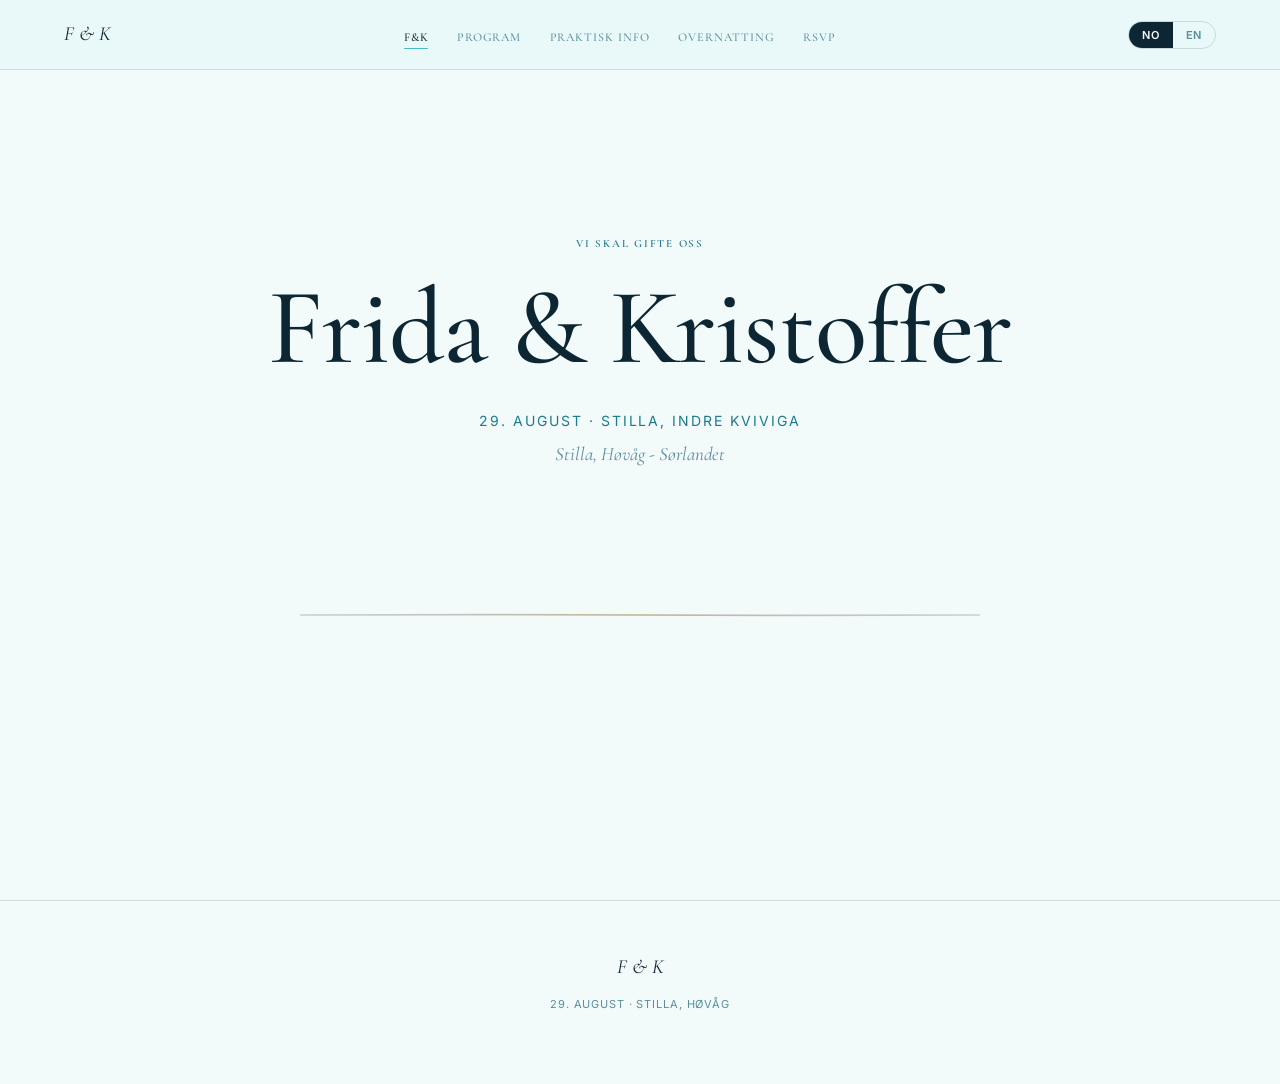
==== index.html @ d60529b9 "Remove admin panel from RSVP page, update Friday label copy" ====
<!DOCTYPE html>
<html lang="no" id="htmlRoot">
<head>
<meta charset="UTF-8">
<meta name="viewport" content="width=device-width, initial-scale=1.0">
<title>Frida &amp; Kristoffer · 29. august</title>
<link rel="preconnect" href="https://fonts.googleapis.com">
<link rel="preconnect" href="https://fonts.gstatic.com" crossorigin>
<link href="https://fonts.googleapis.com/css2?family=Cormorant+Garamond:ital,wght@0,400;0,500;0,600;1,400;1,500;1,600&family=Inter:wght@400;500;600&display=swap" rel="stylesheet">
<!-- "The Seasons" is an Adobe Fonts (Typekit) font and needs your own kit embed code to load — see chat for details. Add it here, e.g.: -->
<!-- <link rel="stylesheet" href="https://use.typekit.net/xxxxxxx.css"> -->
<link rel="stylesheet" href="styles.css">
</head>
<body>

<nav>
  <span class="brandmark">F &amp; K</span>
  <button class="navtoggle" onclick="toggleNav()"><span></span></button>
  <ul class="navlinks">
    <li><a data-page="hero" onclick="goTo('hero')">F&amp;K</a></li>
    <li><a data-page="program" data-i18n="nav.program" onclick="goTo('program')"></a></li>
    <li><a data-page="info" data-i18n="nav.info" onclick="goTo('info')"></a></li>
    <li><a data-page="overnatting" data-i18n="nav.stay" onclick="goTo('overnatting')"></a></li>
    <li><a data-page="rsvp" data-i18n="nav.rsvp" onclick="goTo('rsvp')"></a></li>
  </ul>
  <div class="langswitch">
    <button id="btnNo" onclick="setLang('no')">NO</button>
    <button id="btnEn" onclick="setLang('en')">EN</button>
  </div>
</nav>
<div class="nav-backdrop" onclick="closeNav()"></div>

<main>

  <section id="hero" class="page active">
    <div class="label eyebrow" data-i18n="hero.eyebrow"></div>
    <h1>Frida & Kristoffer</h1>
    <div class="date" data-i18n="hero.date"></div>
    <div class="place" data-i18n="hero.place"></div>

    <div class="horizon-wrap">
      <svg viewBox="0 0 680 140" xmlns="http://www.w3.org/2000/svg">
        <defs>
          <linearGradient id="waterGrad" x1="0" y1="0" x2="1" y2="0">
            <stop offset="0%" stop-color="#4C6B63" stop-opacity="0.15"/>
            <stop offset="50%" stop-color="#B08D57" stop-opacity="0.55"/>
            <stop offset="100%" stop-color="#4C6B63" stop-opacity="0.15"/>
          </linearGradient>
        </defs>
        <line x1="0" y1="90" x2="680" y2="90" stroke="#1F2E35" stroke-opacity="0.16" stroke-width="1"/>
        <path d="M0,90 Q170,84 340,90 T680,90" stroke="url(#waterGrad)" stroke-width="1.4" fill="none">
          <animate attributeName="d"
            values="M0,90 Q170,84 340,90 T680,90;M0,90 Q170,96 340,90 T680,90;M0,90 Q170,84 340,90 T680,90"
            dur="7s" repeatCount="indefinite"/>
        </path>
      </svg>
    </div>
  </section>

  <section id="program" class="page">
    <div class="container">
      <div class="pagehead">
        <div class="label kicker" data-i18n="program.kicker"></div>
        <h2 data-i18n="program.title"></h2>
        <p class="sub" data-i18n="program.sub"></p>
      </div>

      <div class="day-block">
        <div class="daytitle">
          <h3 data-i18n="program.fri.day"></h3>
          <span class="dsub">Grill &amp; Chill</span>
        </div>
        <div class="timeline">
          <div class="tl-item">
            <span class="tl-time">18:00 – 22:00</span>
            <div class="tl-title">Grill &amp; chill</div>
            <p class="tl-desc" data-i18n="program.fri.desc"></p>
          </div>
        </div>
      </div>

      <div class="day-block">
        <div class="daytitle">
          <h3 data-i18n="program.sat.day"></h3>
          <span class="dsub" data-i18n="program.sat.sub"></span>
        </div>
        <div class="timeline">
          <div class="tl-item">
            <span class="tl-time">13:00</span>
            <div class="tl-title" data-i18n="program.sat.t1"></div>
          </div>
          <div class="tl-item">
            <span class="tl-time">14:00</span>
            <div class="tl-title" data-i18n="program.sat.t2"></div>
          </div>
          <div class="tl-item">
            <span class="tl-time">17:00</span>
            <div class="tl-title" data-i18n="program.sat.t3"></div>
          </div>
          <div class="tl-item">
            <span class="tl-time" data-i18n="program.sat.laterTime"></span>
            <div class="tl-title" data-i18n="program.sat.t4"></div>
            <p class="tl-desc" data-i18n="program.sat.d4"></p>
          </div>
        </div>
      </div>
    </div>
  </section>

  <section id="info" class="page">
    <div class="container">
      <div class="pagehead">
        <div class="label kicker" data-i18n="info.kicker"></div>
        <h2 data-i18n="info.title"></h2>
        <p class="sub" data-i18n="info.sub"></p>
      </div>

      <div class="info-grid">
        <div class="info-card">
          <h3 data-i18n="info.loc.h"></h3>
          <p data-i18n="info.loc.p1"></p>
          <p data-i18n="info.loc.p2"></p>
        </div>
        <div class="info-card">
          <h3 data-i18n="info.dress.h"></h3>
          <p data-i18n="info.dress.p1"></p>
          <p data-i18n="info.dress.p2"></p>
        </div>
        <div class="info-card">
          <h3 data-i18n="info.transport.h"></h3>
          <p data-i18n="info.transport.p1"></p>
        </div>
        <div class="info-card">
          <h3 data-i18n="info.gifts.h"></h3>
          <p data-i18n="info.gifts.p1"></p>
          <span class="placeholder" data-i18n="info.gifts.ph"></span>
        </div>
        <div class="info-card">
          <h3 data-i18n="info.food.h"></h3>
          <p data-i18n="info.food.p1"></p>
        </div>
      </div>
    </div>
  </section>

  <section id="overnatting" class="page">
    <div class="container">
      <div class="pagehead">
        <div class="label kicker" data-i18n="stay.kicker"></div>
        <h2 data-i18n="stay.title"></h2>
        <p class="sub" data-i18n="stay.sub"></p>
      </div>

      <div class="stay-block">
        <h3>Thon Hotel Parken, Kristiansand</h3>
        <p class="intro" data-i18n="stay.thon.intro"></p>

        <div class="stay-meta">
          <div class="meta-item">
            <span class="label" data-i18n="stay.thon.discountLabel"></span>
            <span class="value" data-i18n="stay.thon.discountValue"></span>
          </div>
          <div class="meta-item">
            <span class="label" data-i18n="stay.thon.bookingLabel"></span>
            <span class="value">parken.resepsjon@thon.no</span>
          </div>
        </div>

        <div class="label price-label" data-i18n="stay.thon.priceLabel"></div>
        <table class="price-table">
          <tr><td class="roomname" data-i18n="stay.thon.r1"></td><td class="price">kr 1 497</td></tr>
          <tr><td class="roomname" data-i18n="stay.thon.r2"></td><td class="price">kr 1 647</td></tr>
          <tr><td class="roomname" data-i18n="stay.thon.r3"></td><td class="price">kr 2 097</td></tr>
          <tr><td class="roomname" data-i18n="stay.thon.r4"></td><td class="price">kr 2 322</td></tr>
          <tr><td class="roomname" data-i18n="stay.thon.r5"></td><td class="price">kr 1 647</td></tr>
          <tr><td class="roomname" data-i18n="stay.thon.r6"></td><td class="price">kr 1 797</td></tr>
          <tr><td class="roomname" data-i18n="stay.thon.r7"></td><td class="price">kr 2 400</td></tr>
          <tr><td class="roomname" data-i18n="stay.thon.r8"></td><td class="price">kr 2 550</td></tr>
        </table>
        <p class="stay-note" data-i18n="stay.thon.note"></p>
      </div>

      <div class="stay-block">
        <h3>Skottevik Feriesenter</h3>
        <p class="intro" data-i18n="stay.skottevik.intro"></p>

        <div class="label price-label" data-i18n="stay.skottevik.priceLabel"></div>

        <div class="unit-card">
          <div class="unit-head">
            <span class="unit-id">L4</span>
            <span class="unit-cap" data-i18n="stay.skottevik.l4cap"></span>
            <span class="unit-price">kr 3 855</span>
          </div>
          <p data-i18n="stay.skottevik.l4desc"></p>
        </div>
        <div class="unit-card">
          <div class="unit-head">
            <span class="unit-id">L5</span>
            <span class="unit-cap" data-i18n="stay.skottevik.l5cap"></span>
            <span class="unit-price">kr 4 205</span>
          </div>
          <p data-i18n="stay.skottevik.l5desc"></p>
        </div>
        <div class="unit-card">
          <div class="unit-head">
            <span class="unit-id">L6A</span>
            <span class="unit-cap" data-i18n="stay.skottevik.l6acap"></span>
            <span class="unit-price">kr 4 625</span>
          </div>
          <p data-i18n="stay.skottevik.l6adesc"></p>
        </div>
        <div class="unit-card">
          <div class="unit-head">
            <span class="unit-id">L6C</span>
            <span class="unit-cap" data-i18n="stay.skottevik.l6ccap"></span>
            <span class="unit-price">kr 5 145</span>
          </div>
          <p data-i18n="stay.skottevik.l6cdesc"></p>
        </div>

        <div class="stay-meta" style="margin-top:34px;">
          <div class="meta-item">
            <span class="label" data-i18n="stay.skottevik.refLabel"></span>
            <span class="value">REF: 29484</span>
          </div>
          <div class="meta-item">
            <span class="label" data-i18n="stay.skottevik.bookingLabel"></span>
            <span class="value">booking@skottevik.no</span>
          </div>
        </div>
        <p class="stay-note" data-i18n="stay.skottevik.bookingNote"></p>
        <p class="stay-note" data-i18n="stay.skottevik.deadline"></p>
      </div>
    </div>
  </section>

  <section id="rsvp" class="page">
    <div class="container rsvp-shell">
      <div class="pagehead">
        <div class="label kicker" data-i18n="rsvp.kicker"></div>
        <h2>RSVP</h2>
        <p class="sub" data-i18n="rsvp.sub"></p>
      </div>

      <form id="rsvpForm">
        <div class="field">
          <label data-i18n="rsvp.name.label"></label>
          <input type="text" id="rname" required data-i18n-ph="rsvp.name.ph">
        </div>

        <div class="field">
          <label data-i18n="rsvp.friday.label"></label>
          <div class="choice-row" data-group="friday">
            <label class="choice" data-value="yes">
              <input type="radio" name="friday" value="yes">
              <span class="ctitle" data-i18n="rsvp.attending"></span>
              <span class="csub">Grill &amp; chill</span>
            </label>
            <label class="choice" data-value="no">
              <input type="radio" name="friday" value="no">
              <span class="ctitle" data-i18n="rsvp.cant"></span>
              <span class="csub" data-i18n="program.fri.day"></span>
            </label>
          </div>
        </div>

        <div class="field">
          <label data-i18n="rsvp.saturday.label"></label>
          <div class="choice-row" data-group="saturday">
            <label class="choice" data-value="yes">
              <input type="radio" name="saturday" value="yes">
              <span class="ctitle" data-i18n="rsvp.attending"></span>
              <span class="csub" data-i18n="rsvp.saturday.sub"></span>
            </label>
            <label class="choice" data-value="no">
              <input type="radio" name="saturday" value="no">
              <span class="ctitle" data-i18n="rsvp.cant"></span>
              <span class="csub" data-i18n="program.sat.day"></span>
            </label>
          </div>
        </div>

        <div class="field">
          <label data-i18n="rsvp.notes.label"></label>
          <textarea id="rnotes" data-i18n-ph="rsvp.notes.ph"></textarea>
        </div>

        <p class="rsvp-error" id="rsvpError" data-i18n="rsvp.error"></p>

        <button type="submit" class="submitbtn" data-i18n="rsvp.submit"></button>
      </form>

      <div id="rsvpDone" class="hidden">
        <h3><span data-i18n="rsvp.thanks"></span> <span id="doneName"></span>!</h3>
        <p data-i18n="rsvp.doneMsg"></p>
      </div>

    </div>
  </section>

</main>

<footer>
  <span class="brandmark">F &amp; K</span>
  <p data-i18n="footer.line"></p>
</footer>

<iframe name="hidden_iframe" style="display:none;"></iframe>
<script src="translations.js"></script>
<script src="script.js"></script>

</body>
</html>
---- styles.css ----
:root{
  --bg: #F3FAFA;
  --ink: #0C2733;
  --sea: #1B7A8C;
  --gold: #4FB8C8;
  --sand: #C8E8ED;
  --sage: #5A8E9B;
  --line: rgba(12,39,51,0.14);
}
*{box-sizing:border-box;}
html{scroll-behavior:smooth;}
body{
  margin:0;
  background:var(--bg);
  color:var(--ink);
  font-family:'Cormorant Garamond', serif;
  font-size:19px;
  line-height:1.65;
  -webkit-font-smoothing:antialiased;
}
h1,h2,h3,.display{
  font-family:'Cormorant Garamond', serif;
  font-weight:500;
  letter-spacing:-0.01em;
  margin:0;
}
.label{
  font-family:'Cormorant Garamond', serif;
  font-size:11px;
  font-weight:600;
  letter-spacing:0.16em;
  text-transform:uppercase;
  color:var(--sea);
}
a{color:inherit;}
button{font-family:inherit;}

/* ---- Nav ---- */
nav{
  position:fixed; top:0; left:0; right:0; z-index:50;
  display:flex; align-items:center; justify-content:space-between;
  padding:18px 5vw;
  border-bottom:1px solid var(--line);
  gap:24px;
}
nav::before{
  content:''; position:absolute; inset:0; z-index:-1;
  background:rgba(232,247,249,0.88);
  backdrop-filter:blur(8px);
  pointer-events:none;
}
.brandmark{
  font-family:'Cormorant Garamond', serif;
  font-style:italic;
  font-size:20px;
  color:var(--ink);
  text-decoration:none;
  flex-shrink:0;
}
.navlinks{
  display:flex; align-items:center; gap:clamp(12px,2.2vw,30px);
  list-style:none; margin:0; padding:0;
  flex:1; justify-content:center; overflow:hidden;
}
.navlinks ul{
  gap:60px;
}
.navlinks li a{
  font-family:'Cormorant Garamond', serif;
  font-size:12px;
  font-weight:500;
  letter-spacing:0.08em;
  text-transform:uppercase;
  text-decoration:none;
  color:var(--sage);
  padding-bottom:4px;
  border-bottom:1px solid transparent;
  transition:color .25s ease, border-color .25s ease;
  background:none; border-top:none; border-left:none; border-right:none;
  cursor:pointer;
  gap:24px;
}
.navlinks li a:hover{color:var(--ink);}
.navlinks li a.active{color:var(--ink); border-bottom-color:var(--gold);}
.navtoggle{display:none;}

.langswitch{
  display:flex; border:1px solid var(--line); border-radius:20px; overflow:hidden; flex-shrink:0;
}
.langswitch button{
  border:none; background:transparent; font-family:'Inter',sans-serif; font-size:11px;
  font-weight:600; letter-spacing:.06em; padding:6px 13px; cursor:pointer; color:var(--sage);
  transition:background .2s ease, color .2s ease;
}
.langswitch button.active{background:var(--ink); color:var(--bg);}

@media (max-width:900px){
  .navlinks{
    display:none;
    position:fixed; top:74px; left:0; right:0;
    background:var(--bg); flex-direction:column; align-items:flex-start;
    padding:24px 8vw 28px; gap:20px;
    border-bottom:1px solid var(--line);
    box-shadow:0 8px 24px rgba(12,39,51,0.1);
    z-index:49;
  }
  .navlinks.open{
    display:flex;
    animation:navIn .25s ease;
  }
  @keyframes navIn{from{opacity:0;transform:translateY(-6px);}to{opacity:1;transform:translateY(0);}}
  .navlinks li a{font-size:16px;}
  .nav-backdrop{
    display:none; position:fixed; inset:0; top:74px; z-index:48;
    background:rgba(12,39,51,0.25);
  }
  .nav-backdrop.open{display:block;}
  .navtoggle{
    display:block; background:none; border:1px solid var(--line);
    border-radius:2px; width:38px; height:38px; position:relative; cursor:pointer;
  }
  .navtoggle span, .navtoggle span::before, .navtoggle span::after{
    content:''; position:absolute; left:9px; right:9px; height:1px; background:var(--ink);
  }
  .navtoggle span{top:18px;}
  .navtoggle span::before{top:-6px;}
  .navtoggle span::after{top:6px;}
}

/* ---- Sections / pages ---- */
main{padding-top:0;}
section.page{
  display:none;
  min-height:100vh;
  padding:120px 8vw 100px;
}
section.page.active{display:block; animation:fadeIn .5s ease;}
@keyframes fadeIn{from{opacity:0; transform:translateY(8px);} to{opacity:1; transform:translateY(0);}}

.container{max-width:920px; margin:0 auto;}

/* ---- Hero ---- */
#hero{
  min-height:100vh; padding:0 8vw;
  flex-direction:column;
  justify-content:center; align-items:center; text-align:center; position:relative;
}
#hero.active{display:flex;}
#hero .eyebrow{margin-bottom:22px;}
#hero h1{
  font-size:clamp(48px, 9vw, 108px);
  line-height:0.98;
  display:flex; align-items:center; gap:clamp(10px,2vw,26px); flex-wrap:wrap; justify-content:center;
}
#hero h1 .amp{
  font-style:bold; color:var(--gold); font-size:0.65em; font-weight:400;
}
#hero .date{
  margin-top:28px; font-family:'Inter',sans-serif; font-size:14px; letter-spacing:0.14em;
  text-transform:uppercase; color:var(--sea);
}
#hero .place{
  margin-top:6px; font-style:italic; color:var(--sage); font-size:19px;
}
.horizon-wrap{
  width:min(680px, 80vw); margin-top:56px;
}
.horizon-wrap svg{width:100%; height:auto; display:block;}
.scrolldown{
  margin-top:48px; font-family:'Inter',sans-serif; font-size:11px; letter-spacing:.14em;
  text-transform:uppercase; color:var(--sage); display:flex; flex-direction:column; align-items:center; gap:8px;
}
.scrolldown .stick{width:1px; height:30px; background:var(--line); position:relative; overflow:hidden;}
.scrolldown .stick::after{
  content:''; position:absolute; top:-30px; left:0; width:1px; height:30px; background:var(--gold);
  animation:drip 1.8s ease-in-out infinite;
}
@keyframes drip{ to { top:30px; } }

/* ---- Section heading pattern ---- */
.kicker{margin-bottom:14px;}
.pagehead{margin-bottom:64px;}
.pagehead h2{font-size:clamp(34px,5vw,54px); font-weight:500;}
.pagehead p.sub{margin-top:14px; color:var(--sage); font-style:italic; font-size:19px; max-width:560px;}

/* ---- Program (Schedule) ---- */
.day-block{margin-bottom:64px;}
.day-block .daytitle{
  display:flex; align-items:baseline; gap:16px; margin-bottom:30px;
}
.day-block .daytitle h3{font-size:26px; font-style:italic; font-weight:500;}
.day-block .daytitle .dsub{font-family:'Inter',sans-serif; font-size:11px; letter-spacing:.12em; text-transform:uppercase; color:var(--gold);}
.timeline{border-left:1px solid var(--line); margin-left:6px;}
.tl-item{position:relative; padding:0 0 34px 32px;}
.tl-item:last-child{padding-bottom:0;}
.tl-item::before{
  content:''; position:absolute; left:-5px; top:4px; width:9px; height:9px;
  border-radius:50%; background:var(--bg); border:1px solid var(--sea);
}
.tl-time{
  font-family:'Inter',sans-serif; font-size:13px; font-weight:600; letter-spacing:.06em;
  color:var(--sea); display:block; margin-bottom:4px;
}
.tl-title{font-family:'Cormorant Garamond',serif; font-size:22px; margin-bottom:4px;}
.tl-desc{color:var(--ink); opacity:0.82; max-width:520px;}

/* ---- Info page ---- */
.info-grid{display:grid; grid-template-columns:1fr 1fr; gap:44px;}
@media (max-width:700px){.info-grid{grid-template-columns:1fr;}}
.info-card{
  background:var(--sand); border-radius:2px; padding:32px 30px;
  border-top:2px solid var(--gold);
}
.info-card h3{font-size:20px; margin-bottom:12px; font-style:italic;}
.info-card p{margin:0 0 10px; font-size:17px;}
.info-card p:last-child{margin-bottom:0;}
.placeholder{
  display:inline-block; margin-top:10px; font-family:'Inter',sans-serif; font-size:11px;
  letter-spacing:.08em; text-transform:uppercase; color:var(--gold);
  border:1px dashed var(--gold); padding:4px 10px; border-radius:2px;
}

/* ---- Overnatting / Accommodation ---- */
.stay-block{margin-bottom:80px;}
.stay-block:last-child{margin-bottom:0;}
.stay-block h3{font-size:clamp(24px,3vw,30px); font-style:italic; margin-bottom:16px;}
.stay-block .intro{max-width:640px; margin-bottom:28px; opacity:0.9;}
.stay-meta{
  display:flex; flex-wrap:wrap; gap:28px 48px; margin-bottom:34px;
  padding:20px 0; border-top:1px solid var(--line); border-bottom:1px solid var(--line);
}
.stay-meta .meta-item .label{margin-bottom:6px; display:block;}
.stay-meta .meta-item .value{font-family:'Cormorant Garamond',serif; font-style:italic; font-size:18px;}
.price-label{margin-bottom:16px;}
.price-table{width:100%; border-collapse:collapse; margin-bottom:24px;}
.price-table td{
  padding:11px 4px; border-bottom:1px solid var(--line); font-size:17px;
}
.price-table td.roomname{color:var(--ink);}
.price-table td.price{text-align:right; font-family:'Inter',sans-serif; font-size:14px; color:var(--sea); font-weight:600; white-space:nowrap;}
.stay-note{font-family:'Inter',sans-serif; font-size:13px; color:var(--sage); font-style:italic; margin-top:-6px;}

.unit-card{
  padding:24px 0; border-bottom:1px solid var(--line);
}
.unit-card:last-of-type{border-bottom:none;}
.unit-head{display:flex; align-items:baseline; gap:16px; flex-wrap:wrap; margin-bottom:8px;}
.unit-head .unit-id{font-family:'Cormorant Garamond',serif; font-style:italic; font-size:20px; color:var(--gold);}
.unit-head .unit-cap{font-family:'Inter',sans-serif; font-size:12px; letter-spacing:.04em; color:var(--sea);}
.unit-head .unit-price{margin-left:auto; font-family:'Inter',sans-serif; font-size:15px; font-weight:600; color:var(--ink);}
.unit-card p{margin:0; font-size:16px; opacity:0.85;}

/* ---- RSVP ---- */
.rsvp-shell{max-width:640px; margin:0 auto;}
.field{margin-bottom:28px;}
.field label{
  display:block; font-family:'Inter',sans-serif; font-size:12px; letter-spacing:.08em;
  text-transform:uppercase; color:var(--sea); margin-bottom:10px; font-weight:600;
}
.field input[type=text], .field input[type=email], .field input[type=number], .field textarea{
  width:100%; border:none; border-bottom:1px solid var(--line); background:transparent;
  font-family:'Cormorant Garamond', serif; font-size:19px; color:var(--ink); padding:10px 2px;
  outline:none; transition:border-color .2s ease;
}
.field textarea{resize:vertical; min-height:70px; font-style:italic;}
.field input:focus, .field textarea:focus{border-color:var(--gold);}
.choice-row{display:flex; gap:14px; flex-wrap:wrap;}
.choice{
  flex:1; min-width:150px; border:1px solid var(--line); border-radius:2px; padding:16px 18px;
  cursor:pointer; text-align:center; transition:border-color .2s ease, background .2s ease;
}
.choice input{display:none;}
.choice .ctitle{font-family:'Cormorant Garamond',serif; font-style:italic; font-size:18px;}
.choice .csub{display:block; font-family:'Inter',sans-serif; font-size:10px; letter-spacing:.08em; text-transform:uppercase; color:var(--sage); margin-top:4px;}
.choice.selected{border-color:var(--gold); background:var(--sand);}
.submitbtn{
  font-family:'Inter',sans-serif; font-size:13px; font-weight:600; letter-spacing:.1em;
  text-transform:uppercase; background:var(--ink); color:var(--bg); border:none;
  padding:16px 38px; border-radius:2px; cursor:pointer; transition:background .2s ease;
}
.submitbtn:hover{background:var(--sea);}
#rsvpForm.hidden, #rsvpDone.hidden{display:none;}
#rsvpDone{
  text-align:center; padding:40px 20px;
}
#rsvpDone h3{font-size:30px; font-style:italic; margin-bottom:12px;}
#rsvpDone p{color:var(--sage);}
.rsvp-error{color:#a24; font-family:'Inter',sans-serif; font-size:13px; margin-top:-14px; margin-bottom:20px; display:none;}

/* ---- Admin ---- */
.admin-toggle{
  margin-top:70px; text-align:center;
}
.admin-toggle button{
  background:none; border:none; font-family:'Inter',sans-serif; font-size:11px;
  letter-spacing:.08em; text-transform:uppercase; color:var(--line); cursor:pointer;
}
.admin-panel{margin-top:24px; display:none;}
.admin-panel.open{display:block;}
.admin-panel table{width:100%; border-collapse:collapse; font-family:'Inter',sans-serif; font-size:13px;}
.admin-panel th, .admin-panel td{text-align:left; padding:8px 10px; border-bottom:1px solid var(--line);}
.admin-panel th{color:var(--sea); font-weight:600; text-transform:uppercase; font-size:10px; letter-spacing:.06em;}

/* ---- Footer ---- */
footer{
  padding:50px 8vw 60px; text-align:center; border-top:1px solid var(--line);
}
footer .brandmark{display:block; margin-bottom:10px;}
footer p{font-family:'Inter',sans-serif; font-size:11px; letter-spacing:.08em; text-transform:uppercase; color:var(--sage);}

::selection{background:var(--gold); color:var(--bg);}
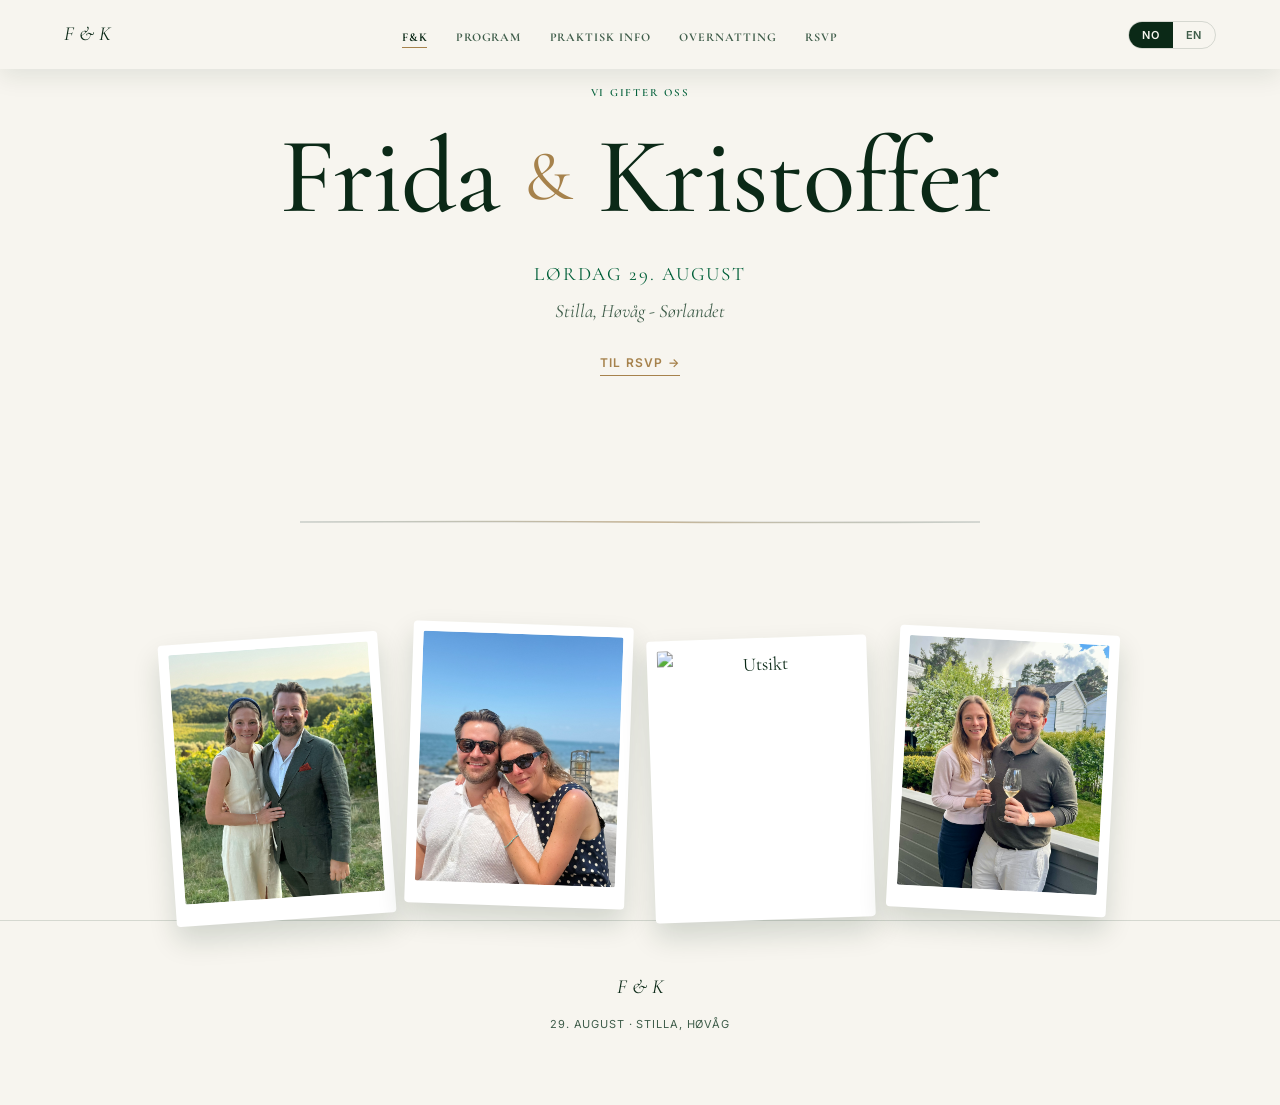
==== commit d54018eb: "Redesign color palette, update program/info copy, and add hero RSVP CTA Switch the site to a Wimbled" ====
--- a/index.html
+++ b/index.html
@@ -6,7 +6,7 @@
 <title>Frida &amp; Kristoffer · 29. august</title>
 <link rel="preconnect" href="https://fonts.googleapis.com">
 <link rel="preconnect" href="https://fonts.gstatic.com" crossorigin>
-<link href="https://fonts.googleapis.com/css2?family=Cormorant+Garamond:ital,wght@0,400;0,500;0,600;1,400;1,500;1,600&family=Inter:wght@400;500;600&display=swap" rel="stylesheet">
+<link href="https://fonts.googleapis.com/css2?family=Cormorant+Garamond:ital,wght@0,400;0,500;0,600;0,700;1,400;1,500;1,600&family=Inter:wght@400;500;600&display=swap" rel="stylesheet">
 <!-- "The Seasons" is an Adobe Fonts (Typekit) font and needs your own kit embed code to load — see chat for details. Add it here, e.g.: -->
 <!-- <link rel="stylesheet" href="https://use.typekit.net/xxxxxxx.css"> -->
 <link rel="stylesheet" href="styles.css">
@@ -34,9 +34,10 @@
 
   <section id="hero" class="page active">
     <div class="label eyebrow" data-i18n="hero.eyebrow"></div>
-    <h1>Frida & Kristoffer</h1>
+    <h1><span>Frida</span> <span class="amp">&amp;</span> <span>Kristoffer</span></h1>
     <div class="date" data-i18n="hero.date"></div>
     <div class="place" data-i18n="hero.place"></div>
+    <a class="hero-cta" onclick="goTo('rsvp')" data-i18n="hero.rsvpCta"></a>
 
     <div class="horizon-wrap">
       <svg viewBox="0 0 680 140" xmlns="http://www.w3.org/2000/svg">
@@ -55,6 +56,13 @@
         </path>
       </svg>
     </div>
+
+    <div class="hero-gallery">
+      <figure class="photo-frame frame-reveal pf-1"><img src="photos/gallery-1.jpg" alt="Frida og Kristoffer"></figure>
+      <figure class="photo-frame frame-reveal pf-2"><img src="photos/gallery-2.jpg" alt="Frida og Kristoffer"></figure>
+      <figure class="photo-frame frame-reveal pf-3"><img src="photos/F&amp;K7.jpg" alt="Utsikt"></figure>
+      <figure class="photo-frame frame-reveal pf-4"><img src="photos/gallery-4.jpg" alt="Frida og Kristoffer"></figure>
+    </div>
   </section>
 
   <section id="program" class="page">
@@ -65,7 +73,7 @@
         <p class="sub" data-i18n="program.sub"></p>
       </div>
 
-      <div class="day-block">
+      <div class="day-block reveal">
         <div class="daytitle">
           <h3 data-i18n="program.fri.day"></h3>
           <span class="dsub">Grill &amp; Chill</span>
@@ -79,7 +87,7 @@
         </div>
       </div>
 
-      <div class="day-block">
+      <div class="day-block reveal">
         <div class="daytitle">
           <h3 data-i18n="program.sat.day"></h3>
           <span class="dsub" data-i18n="program.sat.sub"></span>
@@ -99,8 +107,18 @@
           </div>
           <div class="tl-item">
             <span class="tl-time" data-i18n="program.sat.laterTime"></span>
-            <div class="tl-title" data-i18n="program.sat.t4"></div>
-            <p class="tl-desc" data-i18n="program.sat.d4"></p>
+            <div class="tl-title" data-i18n="program.sat.d4"></div>
+          </div>
+        </div>
+      </div>
+
+      <div class="day-block reveal">
+        <div class="daytitle">
+          <h3 data-i18n="program.sun.day"></h3>
+        </div>
+        <div class="timeline">
+          <div class="tl-item">
+            <p class="tl-desc" data-i18n="program.sun.desc"></p>
           </div>
         </div>
       </div>
@@ -109,6 +127,9 @@
 
   <section id="info" class="page">
     <div class="container">
+      <figure class="info-banner reveal">
+        <img src="photos/Real%20Practical%20Information.png" alt="Stilla">
+      </figure>
       <div class="pagehead">
         <div class="label kicker" data-i18n="info.kicker"></div>
         <h2 data-i18n="info.title"></h2>
@@ -116,26 +137,26 @@
       </div>
 
       <div class="info-grid">
-        <div class="info-card">
+        <div class="info-card reveal">
           <h3 data-i18n="info.loc.h"></h3>
-          <p data-i18n="info.loc.p1"></p>
+          <p data-i18n="info.loc.p1" data-i18n-html></p>
           <p data-i18n="info.loc.p2"></p>
         </div>
-        <div class="info-card">
+        <div class="info-card reveal">
           <h3 data-i18n="info.dress.h"></h3>
           <p data-i18n="info.dress.p1"></p>
           <p data-i18n="info.dress.p2"></p>
         </div>
-        <div class="info-card">
+        <div class="info-card reveal">
           <h3 data-i18n="info.transport.h"></h3>
-          <p data-i18n="info.transport.p1"></p>
-        </div>
-        <div class="info-card">
+          <p data-i18n="info.transport.p1" data-i18n-html></p>
+        </div>
+        <div class="info-card reveal">
           <h3 data-i18n="info.gifts.h"></h3>
           <p data-i18n="info.gifts.p1"></p>
           <span class="placeholder" data-i18n="info.gifts.ph"></span>
         </div>
-        <div class="info-card">
+        <div class="info-card reveal">
           <h3 data-i18n="info.food.h"></h3>
           <p data-i18n="info.food.p1"></p>
         </div>
@@ -145,14 +166,17 @@
 
   <section id="overnatting" class="page">
     <div class="container">
+      <figure class="info-banner reveal">
+        <img src="photos/Stilla-Beach.jpg" alt="Stranden ved Stilla" style="object-position:center 75%;">
+      </figure>
       <div class="pagehead">
         <div class="label kicker" data-i18n="stay.kicker"></div>
         <h2 data-i18n="stay.title"></h2>
         <p class="sub" data-i18n="stay.sub"></p>
       </div>
 
-      <div class="stay-block">
-        <h3>Thon Hotel Parken, Kristiansand</h3>
+      <div class="stay-block reveal">
+        <h3><a href="https://www.thonhotels.no/hoteller/norge/kristiansand/thon-hotel-parken/" target="_blank" rel="noopener">Thon Hotel Parken, Kristiansand</a></h3>
         <p class="intro" data-i18n="stay.thon.intro"></p>
 
         <div class="stay-meta">
@@ -180,8 +204,8 @@
         <p class="stay-note" data-i18n="stay.thon.note"></p>
       </div>
 
-      <div class="stay-block">
-        <h3>Skottevik Feriesenter</h3>
+      <div class="stay-block reveal">
+        <h3><a href="https://skottevik.no/" target="_blank" rel="noopener">Skottevik Feriesenter</a></h3>
         <p class="intro" data-i18n="stay.skottevik.intro"></p>
 
         <div class="label price-label" data-i18n="stay.skottevik.priceLabel"></div>
--- a/styles.css
+++ b/styles.css
@@ -1,11 +1,11 @@
 :root{
-  --bg: #F3FAFA;
-  --ink: #0C2733;
-  --sea: #1B7A8C;
-  --gold: #4FB8C8;
-  --sand: #C8E8ED;
-  --sage: #5A8E9B;
-  --line: rgba(12,39,51,0.14);
+  --bg: #F7F5EF;
+  --ink: #0B2917;
+  --sea: #006039;
+  --gold: #A6824C;
+  --sand: #F0EBDA;
+  --sage: #3F5D4A;
+  --line: rgba(11,41,23,0.14);
 }
 *{box-sizing:border-box;}
 html{scroll-behavior:smooth;}
@@ -40,12 +40,13 @@
   position:fixed; top:0; left:0; right:0; z-index:50;
   display:flex; align-items:center; justify-content:space-between;
   padding:18px 5vw;
-  border-bottom:1px solid var(--line);
+  border-bottom:none;
+  box-shadow:0 8px 24px rgba(11,41,23,0.09);
   gap:24px;
 }
 nav::before{
   content:''; position:absolute; inset:0; z-index:-1;
-  background:rgba(232,247,249,0.88);
+  background:rgba(247,245,239,0.92);
   backdrop-filter:blur(8px);
   pointer-events:none;
 }
@@ -68,20 +69,20 @@
 .navlinks li a{
   font-family:'Cormorant Garamond', serif;
   font-size:12px;
-  font-weight:500;
+  font-weight:700;
   letter-spacing:0.08em;
   text-transform:uppercase;
   text-decoration:none;
   color:var(--sage);
   padding-bottom:4px;
-  border-bottom:1px solid transparent;
-  transition:color .25s ease, border-color .25s ease;
+  border-bottom:none;
+  transition:color .25s ease;
   background:none; border-top:none; border-left:none; border-right:none;
   cursor:pointer;
   gap:24px;
 }
 .navlinks li a:hover{color:var(--ink);}
-.navlinks li a.active{color:var(--ink); border-bottom-color:var(--gold);}
+.navlinks li a.active{color:var(--ink);}
 .navtoggle{display:none;}
 
 .langswitch{
@@ -101,7 +102,7 @@
     background:var(--bg); flex-direction:column; align-items:flex-start;
     padding:24px 8vw 28px; gap:20px;
     border-bottom:1px solid var(--line);
-    box-shadow:0 8px 24px rgba(12,39,51,0.1);
+    box-shadow:0 8px 24px rgba(11,41,23,0.1);
     z-index:49;
   }
   .navlinks.open{
@@ -112,7 +113,7 @@
   .navlinks li a{font-size:16px;}
   .nav-backdrop{
     display:none; position:fixed; inset:0; top:74px; z-index:48;
-    background:rgba(12,39,51,0.25);
+    background:rgba(11,41,23,0.25);
   }
   .nav-backdrop.open{display:block;}
   .navtoggle{
@@ -141,7 +142,7 @@
 
 /* ---- Hero ---- */
 #hero{
-  min-height:100vh; padding:0 8vw;
+  min-height:100vh; padding:84px 8vw 0;
   flex-direction:column;
   justify-content:center; align-items:center; text-align:center; position:relative;
 }
@@ -151,21 +152,72 @@
   font-size:clamp(48px, 9vw, 108px);
   line-height:0.98;
   display:flex; align-items:center; gap:clamp(10px,2vw,26px); flex-wrap:wrap; justify-content:center;
+  width:100%;
 }
 #hero h1 .amp{
   font-style:bold; color:var(--gold); font-size:0.65em; font-weight:400;
 }
 #hero .date{
-  margin-top:28px; font-family:'Inter',sans-serif; font-size:14px; letter-spacing:0.14em;
+  margin-top:28px; font-family:'Cormorant Garamond',serif; font-size:19px; letter-spacing:0.1em;
   text-transform:uppercase; color:var(--sea);
 }
 #hero .place{
   margin-top:6px; font-style:italic; color:var(--sage); font-size:19px;
 }
+.hero-cta{
+  display:inline-block; margin-top:26px; font-family:'Inter',sans-serif; font-size:12px;
+  font-weight:600; letter-spacing:.1em; text-transform:uppercase; color:var(--gold);
+  text-decoration:none; border-bottom:1px solid var(--gold); padding-bottom:3px;
+  cursor:pointer; transition:color .2s ease, border-color .2s ease;
+}
+.hero-cta:hover{color:var(--sea); border-color:var(--sea);}
 .horizon-wrap{
   width:min(680px, 80vw); margin-top:56px;
 }
 .horizon-wrap svg{width:100%; height:auto; display:block;}
+.hero-gallery{
+  display:flex; justify-content:center; align-items:flex-end; gap:22px;
+  margin-top:52px; flex-wrap:wrap; padding:0 4px;
+  width:100%;
+}
+.photo-frame{
+  margin:0; background:#fff; padding:10px 10px 22px; border-radius:4px;
+  box-shadow:0 14px 28px rgba(11,41,23,0.16);
+}
+.photo-frame img{
+  display:block; width:200px; height:250px; object-fit:cover; border-radius:2px;
+}
+.pf-1{transform:rotate(-4deg);}
+.pf-2{transform:rotate(2deg); margin-bottom:14px;}
+.pf-3{transform:rotate(-2deg);}
+.pf-4{transform:rotate(3deg); margin-bottom:8px;}
+@media (max-width:700px){
+  .photo-frame img{width:140px; height:175px;}
+}
+.photo-note{
+  margin-top:20px; font-family:'Inter',sans-serif; font-size:11px; letter-spacing:.04em;
+  color:var(--sage); font-style:italic; opacity:0.75; max-width:420px;
+}
+.info-banner{
+  margin:0 0 44px; border-radius:6px; overflow:hidden;
+  box-shadow:0 14px 30px rgba(11,41,23,0.14);
+}
+.info-banner img{
+  display:block; width:100%; height:min(340px, 38vw); min-height:200px; object-fit:cover;
+}
+.property-gallery{
+  display:grid; grid-template-columns:repeat(4,1fr); gap:18px; margin-bottom:60px;
+}
+@media (max-width:700px){
+  .property-gallery{grid-template-columns:repeat(2,1fr);}
+}
+.property-photo{
+  margin:0; border-radius:10px; overflow:hidden;
+  box-shadow:0 10px 22px rgba(11,41,23,0.14);
+}
+.property-photo img{
+  display:block; width:100%; height:190px; object-fit:cover;
+}
 .scrolldown{
   margin-top:48px; font-family:'Inter',sans-serif; font-size:11px; letter-spacing:.14em;
   text-transform:uppercase; color:var(--sage); display:flex; flex-direction:column; align-items:center; gap:8px;
@@ -224,6 +276,10 @@
 .stay-block{margin-bottom:80px;}
 .stay-block:last-child{margin-bottom:0;}
 .stay-block h3{font-size:clamp(24px,3vw,30px); font-style:italic; margin-bottom:16px;}
+.stay-block h3 a{color:inherit; text-decoration:none; border-bottom:1px solid transparent; transition:border-color .2s ease, color .2s ease;}
+.stay-block h3 a:hover{color:var(--sea); border-bottom-color:var(--gold);}
+.info-card a{color:var(--sea); text-underline-offset:2px; transition:color .2s ease;}
+.info-card a:hover{color:var(--gold);}
 .stay-block .intro{max-width:640px; margin-bottom:28px; opacity:0.9;}
 .stay-meta{
   display:flex; flex-wrap:wrap; gap:28px 48px; margin-bottom:34px;
@@ -308,4 +364,48 @@
 footer .brandmark{display:block; margin-bottom:10px;}
 footer p{font-family:'Inter',sans-serif; font-size:11px; letter-spacing:.08em; text-transform:uppercase; color:var(--sage);}
 
+/* ---- Scroll reveal ---- */
+.reveal{
+  opacity:0; transform:translateY(22px);
+  transition:opacity .7s cubic-bezier(.2,.7,.2,1), transform .7s cubic-bezier(.2,.7,.2,1);
+}
+.reveal.in-view{opacity:1; transform:translateY(0);}
+.info-grid .info-card:nth-child(1){transition-delay:.02s}
+.info-grid .info-card:nth-child(2){transition-delay:.08s}
+.info-grid .info-card:nth-child(3){transition-delay:.14s}
+.info-grid .info-card:nth-child(4){transition-delay:.20s}
+.info-grid .info-card:nth-child(5){transition-delay:.26s}
+
+.frame-reveal{opacity:0; transition:opacity .8s ease;}
+.frame-reveal.in-view{opacity:1;}
+.hero-gallery .pf-1{transition-delay:.05s}
+.hero-gallery .pf-2{transition-delay:.16s}
+.hero-gallery .pf-3{transition-delay:.27s}
+.hero-gallery .pf-4{transition-delay:.38s}
+
+/* ---- Hover polish ---- */
+.photo-frame{transition:transform .35s cubic-bezier(.2,.7,.2,1), box-shadow .35s ease;}
+.photo-frame:hover{
+  transform:translateY(-8px) scale(1.04) rotate(0deg);
+  box-shadow:0 26px 46px rgba(11,41,23,0.26);
+}
+.info-card{transition:transform .3s ease, box-shadow .3s ease; box-shadow:0 0 0 rgba(11,41,23,0);}
+.info-card:hover{transform:translateY(-5px); box-shadow:0 18px 34px rgba(11,41,23,0.16);}
+.info-banner{transition:box-shadow .3s ease;}
+.info-banner img{transition:transform .6s ease;}
+.info-banner:hover img{transform:scale(1.045);}
+.unit-card{transition:background .3s ease, transform .3s ease, border-radius .3s ease;}
+.unit-card:hover{background:var(--sand); transform:translateX(4px); border-radius:8px;}
+.choice{transition:border-color .2s ease, background .2s ease, transform .2s ease, box-shadow .2s ease;}
+.choice:hover{transform:translateY(-3px); box-shadow:0 10px 20px rgba(11,41,23,0.12);}
+.submitbtn{transition:background .2s ease, transform .2s ease, box-shadow .2s ease;}
+.submitbtn:hover{transform:translateY(-2px); box-shadow:0 12px 24px rgba(11,41,23,0.22);}
+.submitbtn:active{transform:translateY(0) scale(.97);}
+.navlinks li a{position:relative;}
+.navlinks li a::after{
+  content:''; position:absolute; left:50%; right:50%; bottom:0; height:1px;
+  background:var(--gold); transition:left .3s ease, right .3s ease;
+}
+.navlinks li a:hover::after, .navlinks li a.active::after{left:0; right:0;}
+
 ::selection{background:var(--gold); color:var(--bg);}
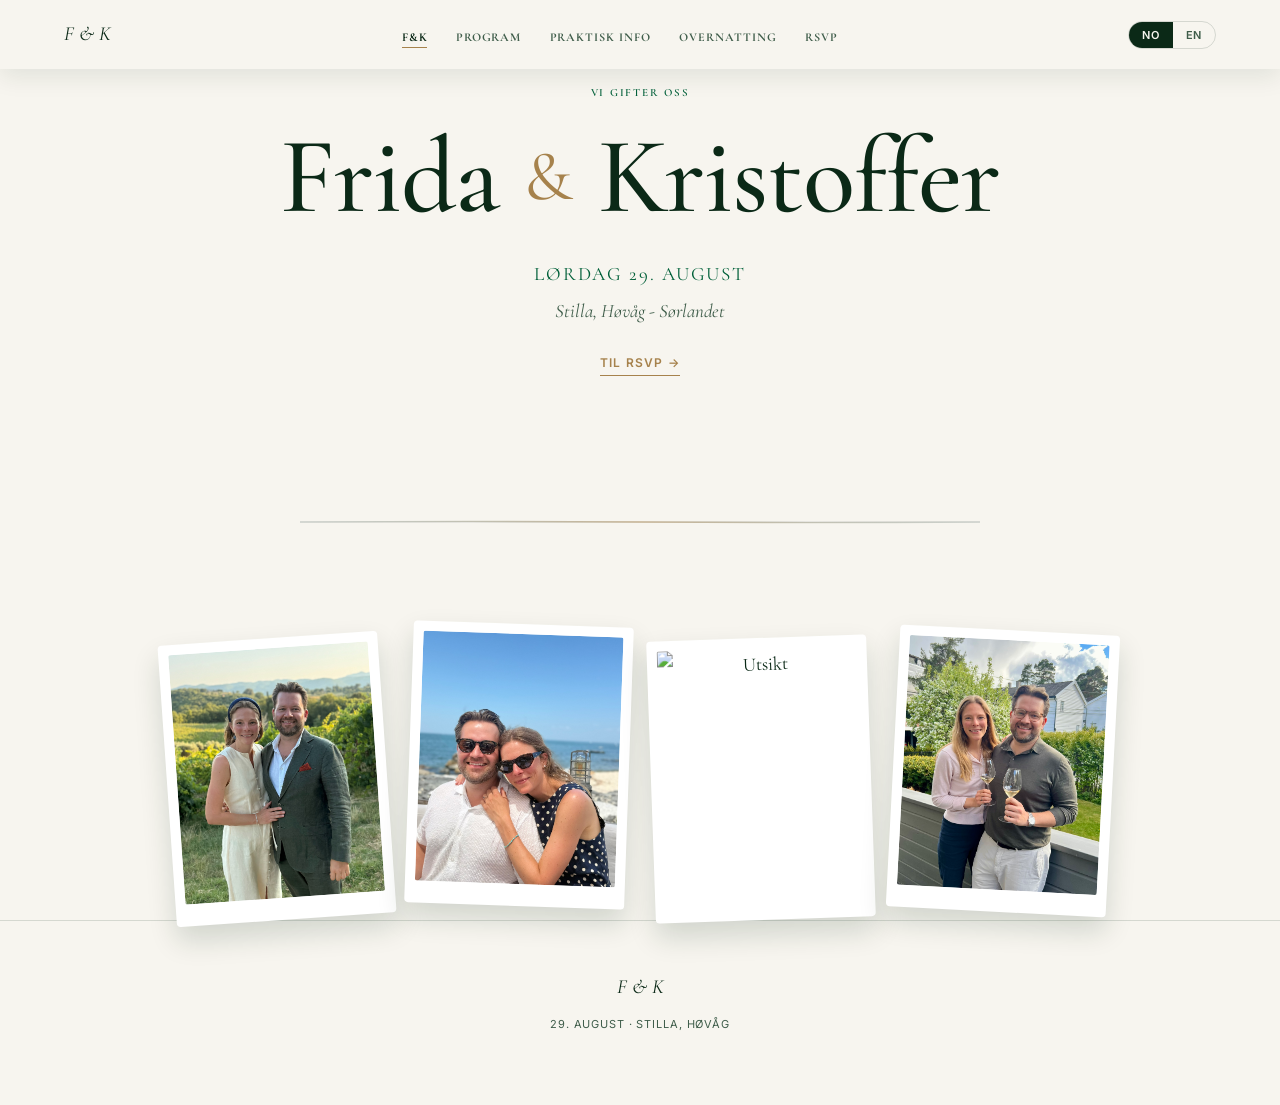
==== commit 8a892100: "Update gifts and speech text on info page" ====
--- a/index.html
+++ b/index.html
@@ -15,7 +15,7 @@
 
 <nav>
   <span class="brandmark">F &amp; K</span>
-  <button class="navtoggle" onclick="toggleNav()"><span></span></button>
+  <button class="navtoggle" onclick="toggleNav()"><span></span><span></span><span></span></button>
   <ul class="navlinks">
     <li><a data-page="hero" onclick="goTo('hero')">F&amp;K</a></li>
     <li><a data-page="program" data-i18n="nav.program" onclick="goTo('program')"></a></li>
@@ -154,11 +154,14 @@
         <div class="info-card reveal">
           <h3 data-i18n="info.gifts.h"></h3>
           <p data-i18n="info.gifts.p1"></p>
-          <span class="placeholder" data-i18n="info.gifts.ph"></span>
         </div>
         <div class="info-card reveal">
           <h3 data-i18n="info.food.h"></h3>
           <p data-i18n="info.food.p1"></p>
+        </div>
+        <div class="info-card reveal">
+          <h3 data-i18n="info.speech.h"></h3>
+          <p data-i18n="info.speech.p1" data-i18n-html></p>
         </div>
       </div>
     </div>
@@ -274,6 +277,43 @@
         </div>
 
         <div class="field">
+          <label data-i18n="rsvp.extraGuest.label"></label>
+          <div class="choice-row" data-group="extraGuest">
+            <label class="choice" data-value="yes">
+              <input type="radio" name="extraGuest" value="yes">
+              <span class="ctitle" data-i18n="rsvp.extraGuest.yes"></span>
+            </label>
+            <label class="choice" data-value="no">
+              <input type="radio" name="extraGuest" value="no">
+              <span class="ctitle" data-i18n="rsvp.extraGuest.no"></span>
+            </label>
+          </div>
+        </div>
+
+        <div class="field" id="extraGuestNameField" style="display:none;">
+          <label data-i18n="rsvp.extraGuest.nameLbl"></label>
+          <input type="text" id="rextraname" data-i18n-ph="rsvp.extraGuest.namePh">
+        </div>
+
+        <div class="field">
+          <label data-i18n="rsvp.staying.label"></label>
+          <div class="choice-row choice-row--wrap" data-group="staying">
+            <label class="choice" data-value="thon">
+              <input type="radio" name="staying" value="thon">
+              <span class="ctitle" data-i18n="rsvp.staying.thon"></span>
+            </label>
+            <label class="choice" data-value="skottevik">
+              <input type="radio" name="staying" value="skottevik">
+              <span class="ctitle" data-i18n="rsvp.staying.skottevik"></span>
+            </label>
+            <label class="choice" data-value="other">
+              <input type="radio" name="staying" value="other">
+              <span class="ctitle" data-i18n="rsvp.staying.other"></span>
+            </label>
+          </div>
+        </div>
+
+        <div class="field">
           <label data-i18n="rsvp.friday.label"></label>
           <div class="choice-row" data-group="friday">
             <label class="choice" data-value="yes">
@@ -310,6 +350,11 @@
           <textarea id="rnotes" data-i18n-ph="rsvp.notes.ph"></textarea>
         </div>
 
+        <div class="field">
+          <label data-i18n="rsvp.song.label"></label>
+          <input type="text" id="rsong" data-i18n-ph="rsvp.song.ph">
+        </div>
+
         <p class="rsvp-error" id="rsvpError" data-i18n="rsvp.error"></p>
 
         <button type="submit" class="submitbtn" data-i18n="rsvp.submit"></button>
--- a/styles.css
+++ b/styles.css
@@ -96,36 +96,55 @@
 .langswitch button.active{background:var(--ink); color:var(--bg);}
 
 @media (max-width:900px){
-  .navlinks{
-    display:none;
+  nav.scrolled .brandmark{display:none;}
+  nav.scrolled .langswitch{display:none;}
+
+  .navtoggle{
+    display:none; background:none; border:1px solid var(--line);
+    border-radius:2px; width:38px; height:38px; cursor:pointer;
+    flex-shrink:0;
+    padding:0;
+    flex-direction:column; align-items:center; justify-content:center; gap:5px;
+  }
+  nav.scrolled .navtoggle{display:flex;}
+  .navtoggle span{
+    display:block; width:18px; height:1px; background:var(--ink);
+  }
+
+  /* Inline compact nav links, visible directly once scrolled */
+  .navlinks{display:none;}
+  nav.scrolled .navlinks:not(.open){
+    display:flex;
+    flex-direction:row; align-items:center; justify-content:flex-start;
+    overflow-x:auto; overflow-y:hidden;
+    gap:16px;
+    margin:0 12px 0 20px;
+    scrollbar-width:none;
+    animation:navIn .2s ease;
+  }
+  nav.scrolled .navlinks:not(.open)::-webkit-scrollbar{display:none;}
+  nav.scrolled .navlinks:not(.open) li{flex-shrink:0;}
+  nav.scrolled .navlinks:not(.open) li a{font-size:12px; white-space:nowrap;}
+
+  /* Full expanded dropdown when the hamburger is tapped */
+  .navlinks.open{
+    display:flex;
     position:fixed; top:74px; left:0; right:0;
     background:var(--bg); flex-direction:column; align-items:flex-start;
     padding:24px 8vw 28px; gap:20px;
     border-bottom:1px solid var(--line);
     box-shadow:0 8px 24px rgba(11,41,23,0.1);
     z-index:49;
-  }
-  .navlinks.open{
-    display:flex;
     animation:navIn .25s ease;
   }
+  .navlinks.open li a{font-size:16px;}
   @keyframes navIn{from{opacity:0;transform:translateY(-6px);}to{opacity:1;transform:translateY(0);}}
-  .navlinks li a{font-size:16px;}
+
   .nav-backdrop{
     display:none; position:fixed; inset:0; top:74px; z-index:48;
     background:rgba(11,41,23,0.25);
   }
   .nav-backdrop.open{display:block;}
-  .navtoggle{
-    display:block; background:none; border:1px solid var(--line);
-    border-radius:2px; width:38px; height:38px; position:relative; cursor:pointer;
-  }
-  .navtoggle span, .navtoggle span::before, .navtoggle span::after{
-    content:''; position:absolute; left:9px; right:9px; height:1px; background:var(--ink);
-  }
-  .navtoggle span{top:18px;}
-  .navtoggle span::before{top:-6px;}
-  .navtoggle span::after{top:6px;}
 }
 
 /* ---- Sections / pages ---- */
@@ -321,6 +340,7 @@
 .field textarea{resize:vertical; min-height:70px; font-style:italic;}
 .field input:focus, .field textarea:focus{border-color:var(--gold);}
 .choice-row{display:flex; gap:14px; flex-wrap:wrap;}
+.choice-row--wrap .choice{flex:1 1 calc(50% - 7px); min-width:120px;}
 .choice{
   flex:1; min-width:150px; border:1px solid var(--line); border-radius:2px; padding:16px 18px;
   cursor:pointer; text-align:center; transition:border-color .2s ease, background .2s ease;
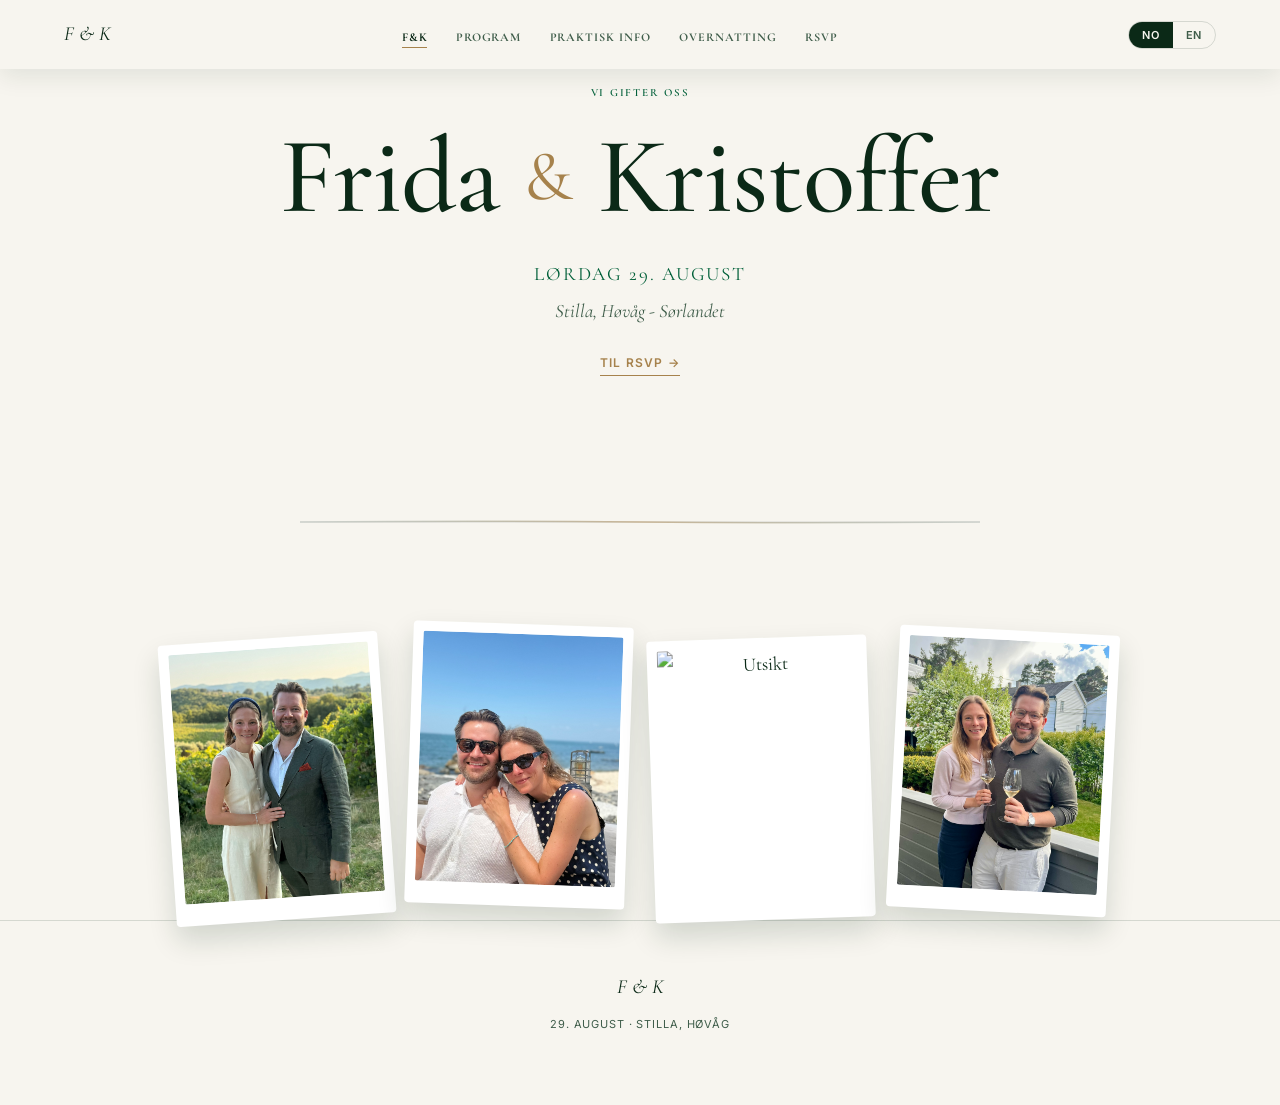
==== commit c6173cd5: "Simplify Skottevik section: remove room cards and booking reference" ====
--- a/index.html
+++ b/index.html
@@ -211,53 +211,7 @@
         <h3><a href="https://skottevik.no/" target="_blank" rel="noopener">Skottevik Feriesenter</a></h3>
         <p class="intro" data-i18n="stay.skottevik.intro"></p>
 
-        <div class="label price-label" data-i18n="stay.skottevik.priceLabel"></div>
-
-        <div class="unit-card">
-          <div class="unit-head">
-            <span class="unit-id">L4</span>
-            <span class="unit-cap" data-i18n="stay.skottevik.l4cap"></span>
-            <span class="unit-price">kr 3 855</span>
-          </div>
-          <p data-i18n="stay.skottevik.l4desc"></p>
-        </div>
-        <div class="unit-card">
-          <div class="unit-head">
-            <span class="unit-id">L5</span>
-            <span class="unit-cap" data-i18n="stay.skottevik.l5cap"></span>
-            <span class="unit-price">kr 4 205</span>
-          </div>
-          <p data-i18n="stay.skottevik.l5desc"></p>
-        </div>
-        <div class="unit-card">
-          <div class="unit-head">
-            <span class="unit-id">L6A</span>
-            <span class="unit-cap" data-i18n="stay.skottevik.l6acap"></span>
-            <span class="unit-price">kr 4 625</span>
-          </div>
-          <p data-i18n="stay.skottevik.l6adesc"></p>
-        </div>
-        <div class="unit-card">
-          <div class="unit-head">
-            <span class="unit-id">L6C</span>
-            <span class="unit-cap" data-i18n="stay.skottevik.l6ccap"></span>
-            <span class="unit-price">kr 5 145</span>
-          </div>
-          <p data-i18n="stay.skottevik.l6cdesc"></p>
-        </div>
-
-        <div class="stay-meta" style="margin-top:34px;">
-          <div class="meta-item">
-            <span class="label" data-i18n="stay.skottevik.refLabel"></span>
-            <span class="value">REF: 29484</span>
-          </div>
-          <div class="meta-item">
-            <span class="label" data-i18n="stay.skottevik.bookingLabel"></span>
-            <span class="value">booking@skottevik.no</span>
-          </div>
-        </div>
-        <p class="stay-note" data-i18n="stay.skottevik.bookingNote"></p>
-        <p class="stay-note" data-i18n="stay.skottevik.deadline"></p>
+        <p class="stay-note" data-i18n="stay.skottevik.bookingNote" data-i18n-html></p>
       </div>
     </div>
   </section>
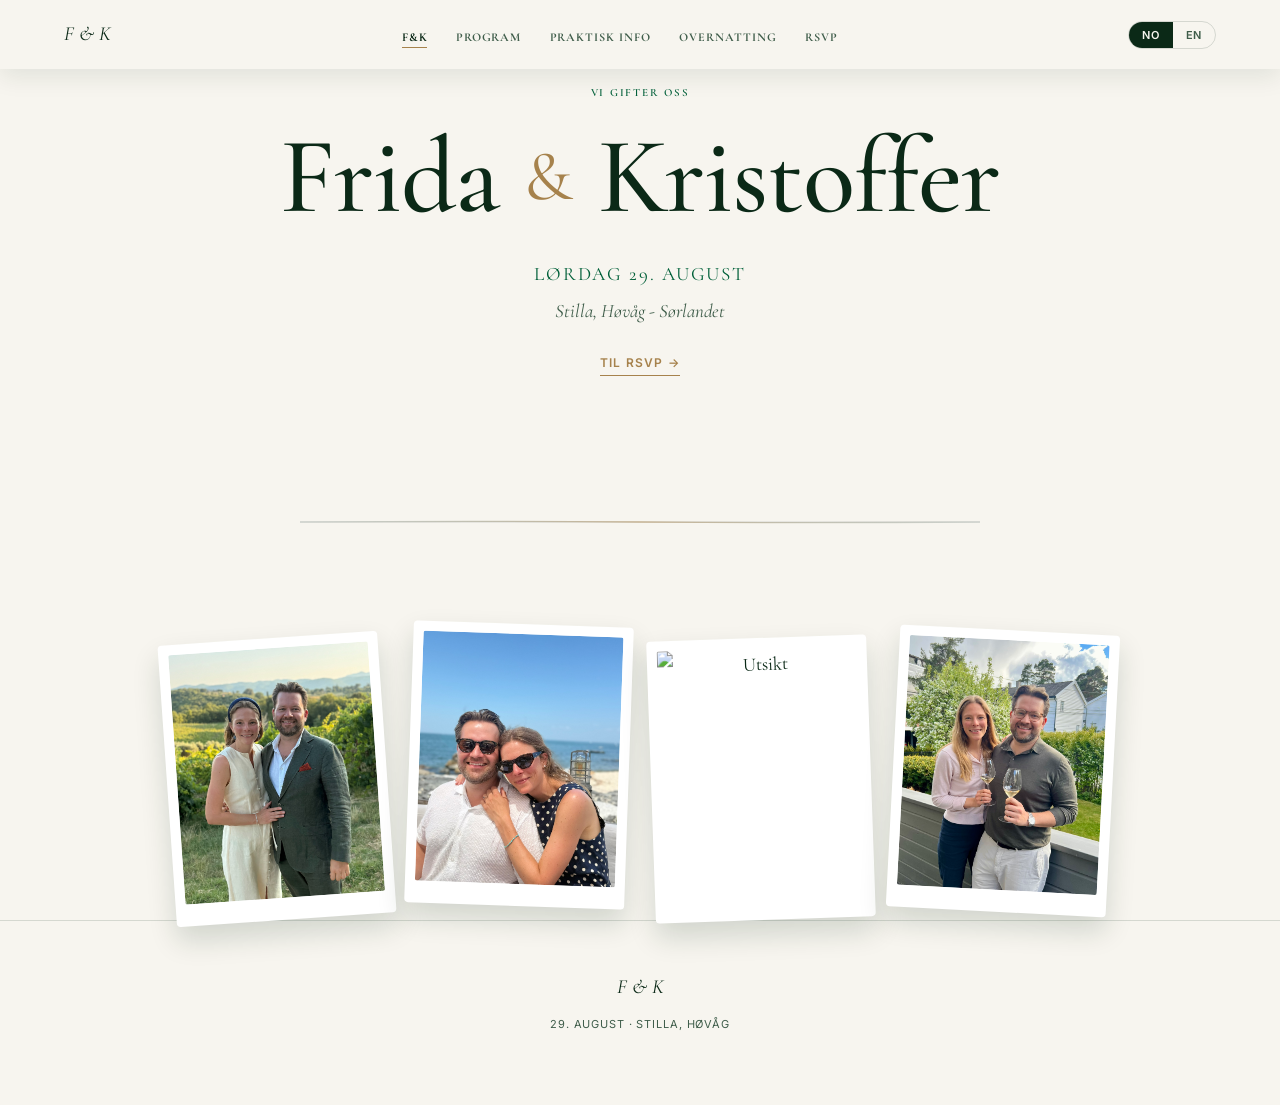
==== commit 12dff3f3: "Add RSVP deadline text: please respond by 9 August" ====
--- a/index.html
+++ b/index.html
@@ -222,6 +222,7 @@
         <div class="label kicker" data-i18n="rsvp.kicker"></div>
         <h2>RSVP</h2>
         <p class="sub" data-i18n="rsvp.sub"></p>
+        <p class="sub" data-i18n="rsvp.deadline"></p>
       </div>
 
       <form id="rsvpForm">
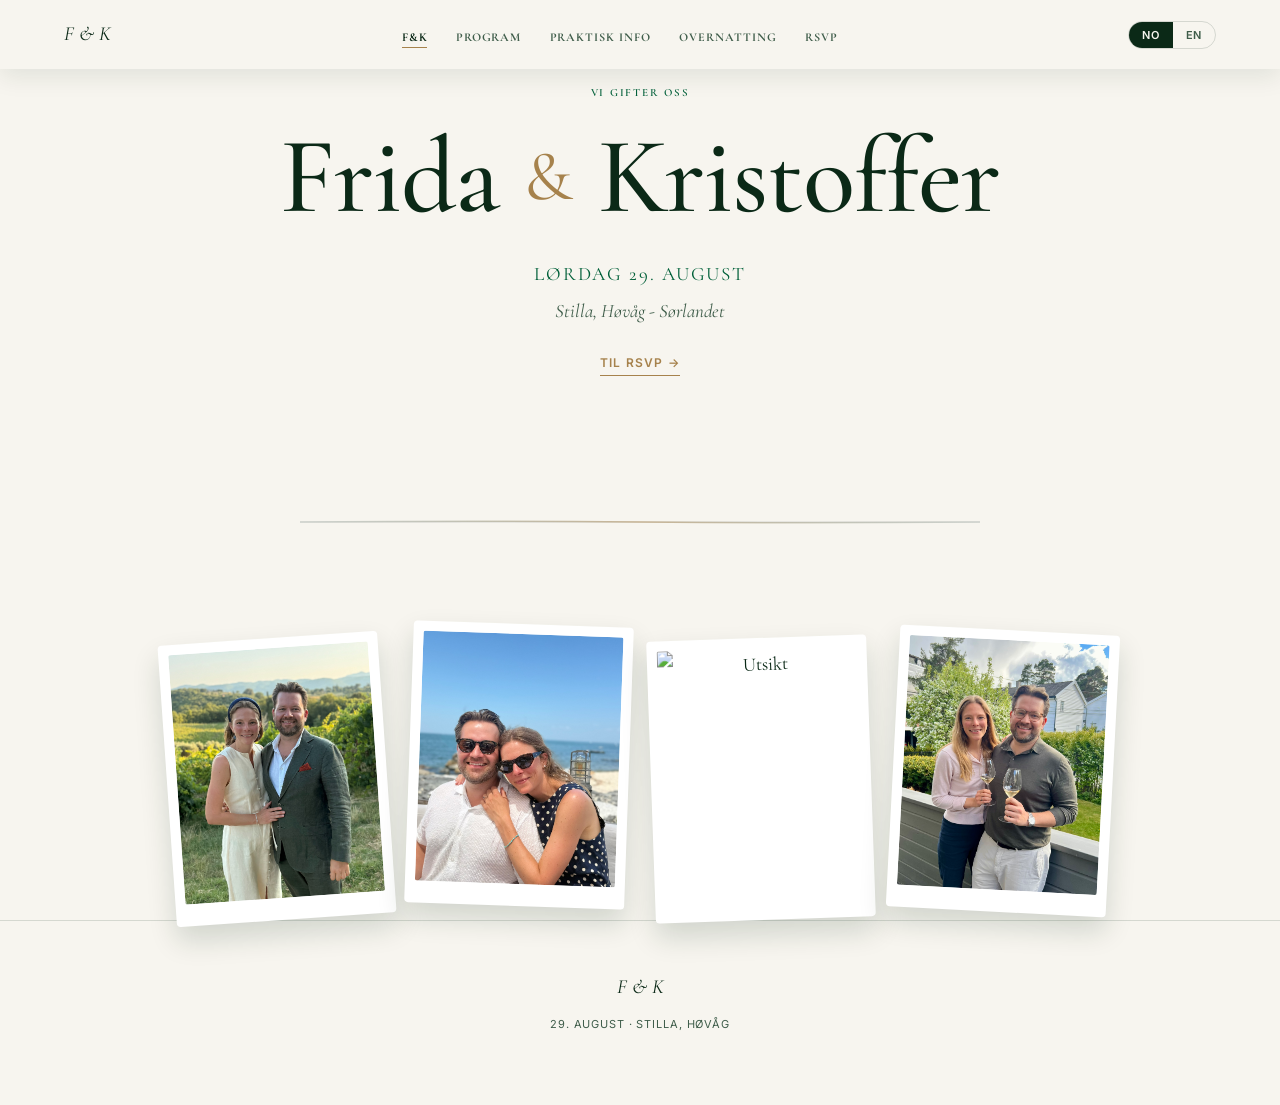
==== commit e387be99: "Add Open Graph and Twitter Card meta tags for link previews Fixes bad link previews when sharing on " ====
--- a/index.html
+++ b/index.html
@@ -4,6 +4,22 @@
 <meta charset="UTF-8">
 <meta name="viewport" content="width=device-width, initial-scale=1.0">
 <title>Frida &amp; Kristoffer · 29. august</title>
+<meta name="description" content="Vi gifter oss 29. august i Høvåg – bli med og feir med oss!">
+
+<meta property="og:type" content="website">
+<meta property="og:url" content="https://fridaogkristoffer.no/">
+<meta property="og:title" content="Frida &amp; Kristoffer · 29. august">
+<meta property="og:description" content="Vi gifter oss 29. august i Høvåg – bli med og feir med oss!">
+<meta property="og:image" content="https://fridaogkristoffer.no/photos/og-image.jpg">
+<meta property="og:image:width" content="1536">
+<meta property="og:image:height" content="2048">
+<meta property="og:locale" content="nb_NO">
+
+<meta name="twitter:card" content="summary_large_image">
+<meta name="twitter:title" content="Frida &amp; Kristoffer · 29. august">
+<meta name="twitter:description" content="Vi gifter oss 29. august i Høvåg – bli med og feir med oss!">
+<meta name="twitter:image" content="https://fridaogkristoffer.no/photos/og-image.jpg">
+
 <link rel="preconnect" href="https://fonts.googleapis.com">
 <link rel="preconnect" href="https://fonts.gstatic.com" crossorigin>
 <link href="https://fonts.googleapis.com/css2?family=Cormorant+Garamond:ital,wght@0,400;0,500;0,600;0,700;1,400;1,500;1,600&family=Inter:wght@400;500;600&display=swap" rel="stylesheet">
